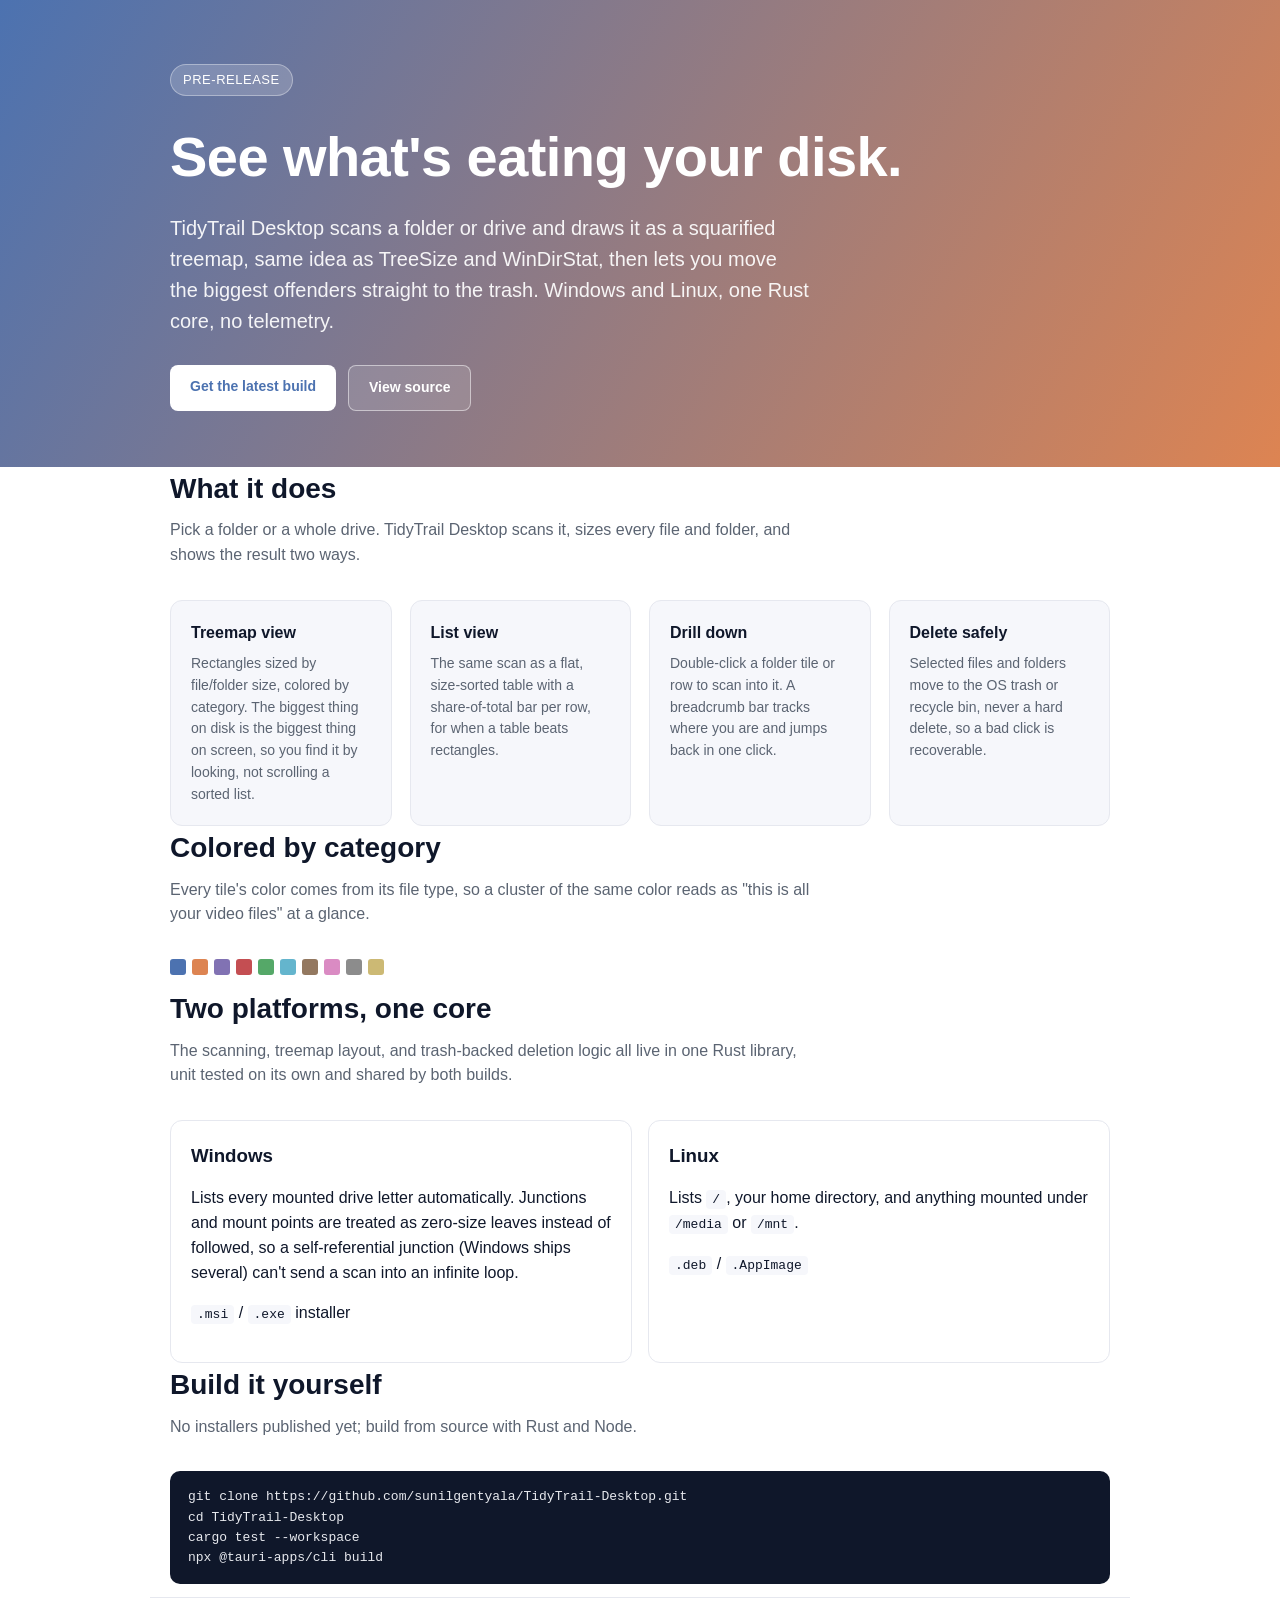
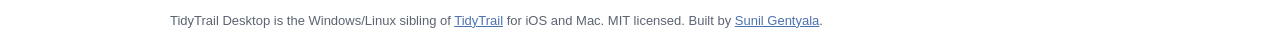
==== docs/index.html @ cc287736 "Initial commit: TidyTrail Desktop, a treemap disk-usage visualizer for Windows and Linux Rust core (" ====
<!doctype html>
<html lang="en">
<head>
<meta charset="utf-8">
<meta name="viewport" content="width=device-width, initial-scale=1">
<title>TidyTrail Desktop: disk space treemap for Windows and Linux</title>
<meta name="description" content="TidyTrail Desktop scans a folder or drive and shows what is using space as a squarified treemap, then lets you move the biggest offenders to the trash. Windows and Linux.">
<link rel="icon" type="image/png" href="assets/favicon-32.png">
<link rel="apple-touch-icon" href="assets/icon-180.png">
<style>
  :root {
    --blue: #4c72b0;
    --orange: #dd8452;
    --ink: #0f172a;
    --muted: #5b6472;
    --bg: #ffffff;
    --panel: #f6f7fb;
    --border: #e6e8ef;
    color-scheme: light;
  }
  * { box-sizing: border-box; }
  body {
    margin: 0;
    background: var(--bg);
    color: var(--ink);
    font-family: -apple-system, "Segoe UI", Roboto, Helvetica, Arial, sans-serif;
    line-height: 1.55;
  }
  .wrap { max-width: 980px; margin: 0 auto; padding: 0 20px; }

  header.hero {
    background: linear-gradient(120deg, var(--blue), var(--orange));
    color: #fff;
    padding: 64px 0 56px;
  }
  header.hero .badge {
    display: inline-block;
    font-size: 13px;
    letter-spacing: .04em;
    text-transform: uppercase;
    background: rgba(255,255,255,.18);
    border: 1px solid rgba(255,255,255,.35);
    padding: 5px 12px;
    border-radius: 999px;
    margin-bottom: 18px;
  }
  header.hero h1 {
    font-size: clamp(34px, 6vw, 56px);
    margin: 0 0 12px;
    font-weight: 800;
    letter-spacing: -0.01em;
  }
  header.hero p.tagline {
    font-size: clamp(16px, 2.4vw, 20px);
    max-width: 640px;
    margin: 0 0 28px;
    color: rgba(255,255,255,.92);
  }
  .cta-row { display: flex; gap: 12px; flex-wrap: wrap; }
  .btn {
    display: inline-block;
    padding: 11px 20px;
    border-radius: 8px;
    font-weight: 600;
    text-decoration: none;
    font-size: 14px;
  }
  .btn.primary { background: #fff; color: var(--blue); }
  .btn.ghost { background: rgba(255,255,255,.12); color: #fff; border: 1px solid rgba(255,255,255,.5); }

  section { padding: 56px 0; }
  h2 { font-size: 28px; margin: 0 0 8px; }
  p.lead { color: var(--muted); max-width: 640px; margin: 0 0 32px; }

  .grid { display: grid; grid-template-columns: repeat(auto-fit, minmax(220px, 1fr)); gap: 18px; }
  .card {
    background: var(--panel);
    border: 1px solid var(--border);
    border-radius: 12px;
    padding: 20px;
  }
  .card h3 { margin: 0 0 8px; font-size: 16px; }
  .card p { margin: 0; color: var(--muted); font-size: 14px; }
  .swatch-row { display: flex; gap: 6px; margin-bottom: 12px; }
  .swatch { width: 16px; height: 16px; border-radius: 3px; }

  .platforms { display: flex; gap: 16px; flex-wrap: wrap; }
  .platform-card {
    flex: 1;
    min-width: 220px;
    border: 1px solid var(--border);
    border-radius: 12px;
    padding: 20px;
  }
  .platform-card h3 { margin: 0 0 6px; }
  .platform-card code { font-size: 13px; background: var(--panel); padding: 2px 6px; border-radius: 4px; }

  pre {
    background: #0f172a;
    color: #e7e9ee;
    padding: 16px 18px;
    border-radius: 10px;
    overflow-x: auto;
    font-size: 13px;
  }

  footer {
    border-top: 1px solid var(--border);
    padding: 28px 0 60px;
    color: var(--muted);
    font-size: 13px;
  }
  footer a { color: var(--blue); }
</style>
</head>
<body>

<header class="hero">
  <div class="wrap">
    <span class="badge">Pre-release</span>
    <h1>See what's eating your disk.</h1>
    <p class="tagline">TidyTrail Desktop scans a folder or drive and draws it as a squarified
      treemap, same idea as TreeSize and WinDirStat, then lets you move the
      biggest offenders straight to the trash. Windows and Linux, one Rust
      core, no telemetry.</p>
    <div class="cta-row">
      <a class="btn primary" href="https://github.com/sunilgentyala/TidyTrail-Desktop/releases">Get the latest build</a>
      <a class="btn ghost" href="https://github.com/sunilgentyala/TidyTrail-Desktop">View source</a>
    </div>
  </div>
</header>

<section class="wrap">
  <h2>What it does</h2>
  <p class="lead">Pick a folder or a whole drive. TidyTrail Desktop scans it, sizes every
    file and folder, and shows the result two ways.</p>
  <div class="grid">
    <div class="card">
      <h3>Treemap view</h3>
      <p>Rectangles sized by file/folder size, colored by category. The
        biggest thing on disk is the biggest thing on screen, so you find it
        by looking, not scrolling a sorted list.</p>
    </div>
    <div class="card">
      <h3>List view</h3>
      <p>The same scan as a flat, size-sorted table with a share-of-total
        bar per row, for when a table beats rectangles.</p>
    </div>
    <div class="card">
      <h3>Drill down</h3>
      <p>Double-click a folder tile or row to scan into it. A breadcrumb
        bar tracks where you are and jumps back in one click.</p>
    </div>
    <div class="card">
      <h3>Delete safely</h3>
      <p>Selected files and folders move to the OS trash or recycle bin,
        never a hard delete, so a bad click is recoverable.</p>
    </div>
  </div>
</section>

<section class="wrap">
  <h2>Colored by category</h2>
  <p class="lead">Every tile's color comes from its file type, so a cluster of the same
    color reads as "this is all your video files" at a glance.</p>
  <div class="swatch-row">
    <span class="swatch" style="background:#4c72b0" title="Folder"></span>
    <span class="swatch" style="background:#dd8452" title="Archive"></span>
    <span class="swatch" style="background:#8172b3" title="Audio"></span>
    <span class="swatch" style="background:#c44e52" title="Video"></span>
    <span class="swatch" style="background:#55a868" title="Image"></span>
    <span class="swatch" style="background:#64b5cd" title="Document"></span>
    <span class="swatch" style="background:#937860" title="Code"></span>
    <span class="swatch" style="background:#da8bc3" title="Executable"></span>
    <span class="swatch" style="background:#8c8c8c" title="System"></span>
    <span class="swatch" style="background:#ccb974" title="Other"></span>
  </div>
</section>

<section class="wrap">
  <h2>Two platforms, one core</h2>
  <p class="lead">The scanning, treemap layout, and trash-backed deletion logic all live
    in one Rust library, unit tested on its own and shared by both builds.</p>
  <div class="platforms">
    <div class="platform-card">
      <h3>Windows</h3>
      <p>Lists every mounted drive letter automatically. Junctions and
        mount points are treated as zero-size leaves instead of followed,
        so a self-referential junction (Windows ships several) can't send
        a scan into an infinite loop.</p>
      <p><code>.msi</code> / <code>.exe</code> installer</p>
    </div>
    <div class="platform-card">
      <h3>Linux</h3>
      <p>Lists <code>/</code>, your home directory, and anything mounted
        under <code>/media</code> or <code>/mnt</code>.</p>
      <p><code>.deb</code> / <code>.AppImage</code></p>
    </div>
  </div>
</section>

<section class="wrap">
  <h2>Build it yourself</h2>
  <p class="lead">No installers published yet; build from source with Rust and Node.</p>
  <pre>git clone https://github.com/sunilgentyala/TidyTrail-Desktop.git
cd TidyTrail-Desktop
cargo test --workspace
npx @tauri-apps/cli build</pre>
</section>

<footer class="wrap">
  <p>TidyTrail Desktop is the Windows/Linux sibling of
    <a href="https://sunilgentyala.com/TidyTrail">TidyTrail</a> for iOS and
    Mac. MIT licensed. Built by
    <a href="https://github.com/sunilgentyala">Sunil Gentyala</a>.</p>
</footer>

</body>
</html>
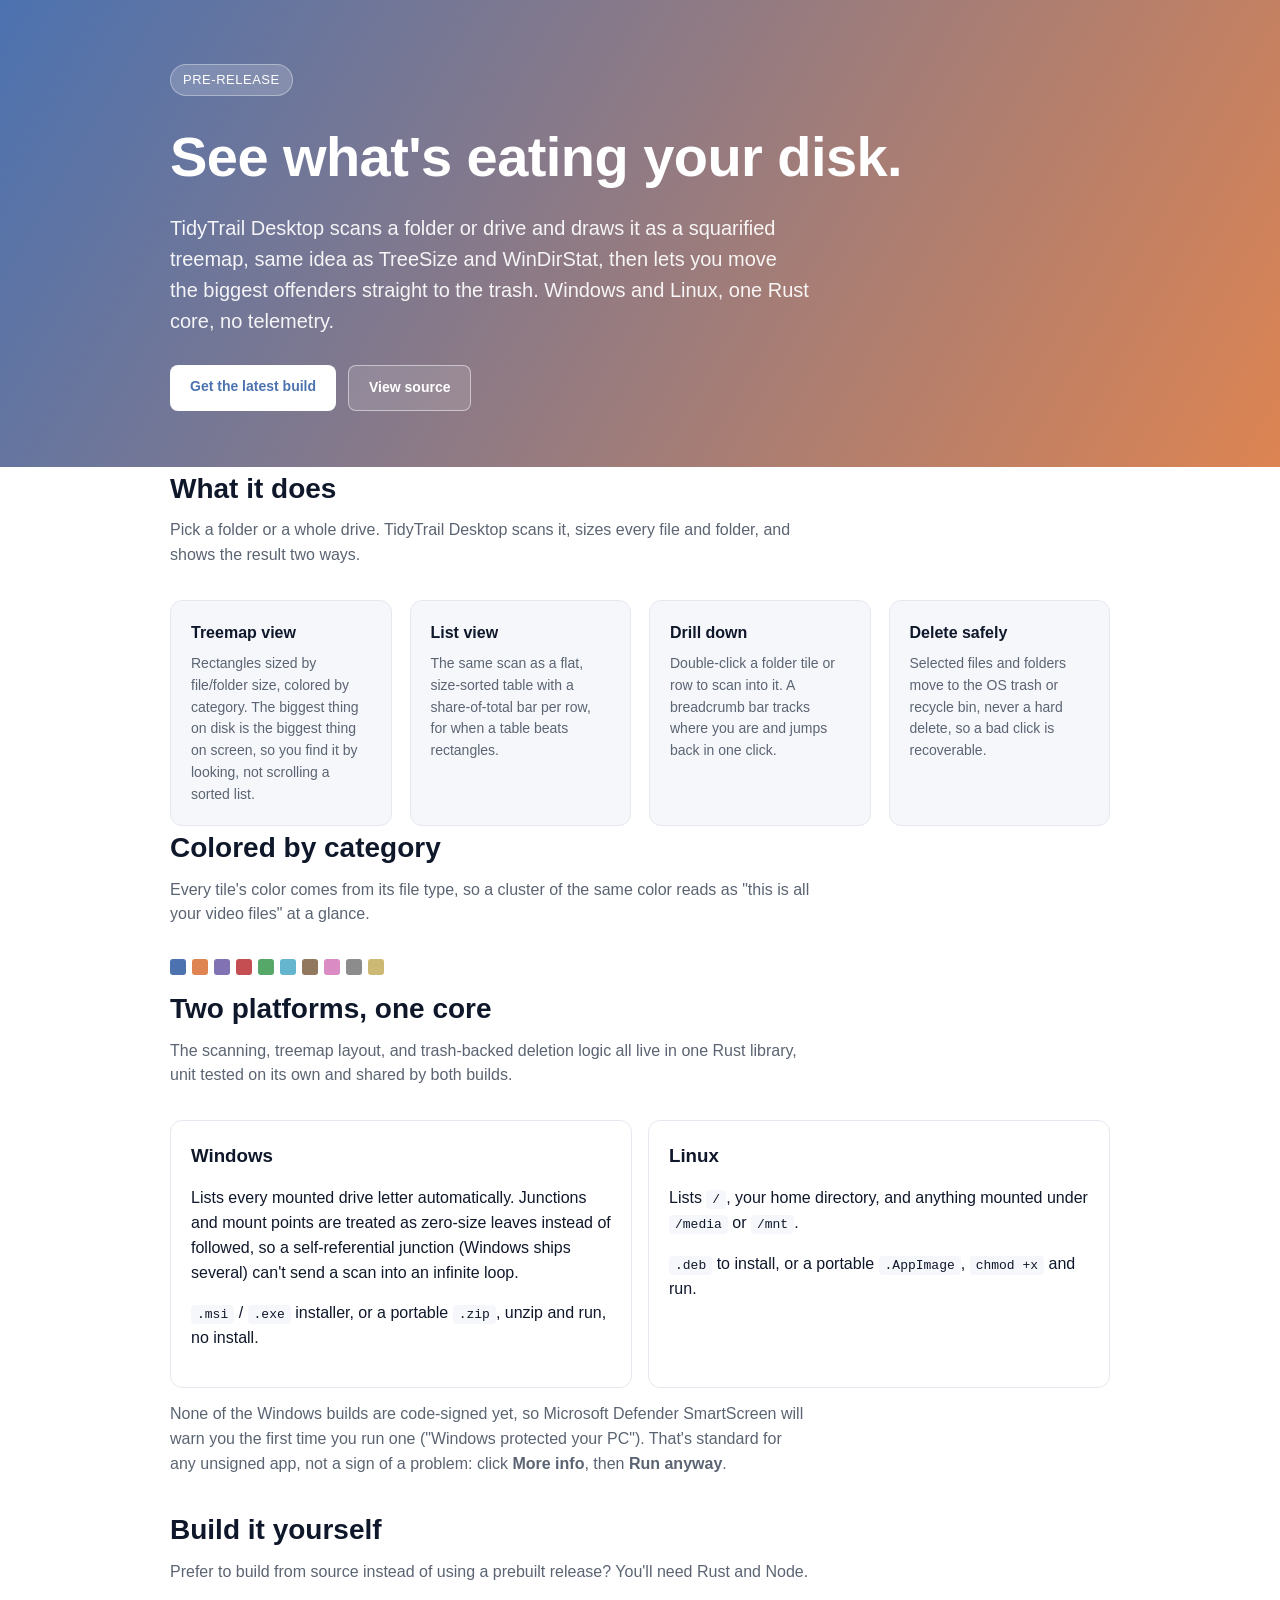
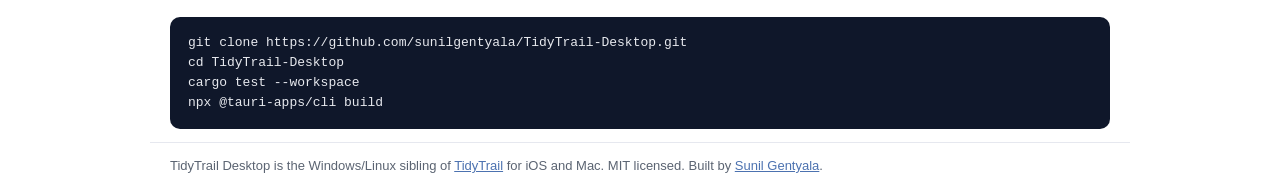
==== commit 92f2430c: "Update site to reflect the published v0.1.0 release The "Build it yourself" section still said "no i" ====
--- a/docs/index.html
+++ b/docs/index.html
@@ -188,20 +188,26 @@
         mount points are treated as zero-size leaves instead of followed,
         so a self-referential junction (Windows ships several) can't send
         a scan into an infinite loop.</p>
-      <p><code>.msi</code> / <code>.exe</code> installer</p>
+      <p><code>.msi</code> / <code>.exe</code> installer, or a portable
+        <code>.zip</code>, unzip and run, no install.</p>
     </div>
     <div class="platform-card">
       <h3>Linux</h3>
       <p>Lists <code>/</code>, your home directory, and anything mounted
         under <code>/media</code> or <code>/mnt</code>.</p>
-      <p><code>.deb</code> / <code>.AppImage</code></p>
-    </div>
-  </div>
+      <p><code>.deb</code> to install, or a portable <code>.AppImage</code>,
+        <code>chmod +x</code> and run.</p>
+    </div>
+  </div>
+  <p class="lead" style="margin-top:14px">None of the Windows builds are code-signed yet, so Microsoft Defender
+    SmartScreen will warn you the first time you run one ("Windows protected
+    your PC"). That's standard for any unsigned app, not a sign of a problem:
+    click <strong>More info</strong>, then <strong>Run anyway</strong>.</p>
 </section>
 
 <section class="wrap">
   <h2>Build it yourself</h2>
-  <p class="lead">No installers published yet; build from source with Rust and Node.</p>
+  <p class="lead">Prefer to build from source instead of using a prebuilt release? You'll need Rust and Node.</p>
   <pre>git clone https://github.com/sunilgentyala/TidyTrail-Desktop.git
 cd TidyTrail-Desktop
 cargo test --workspace
